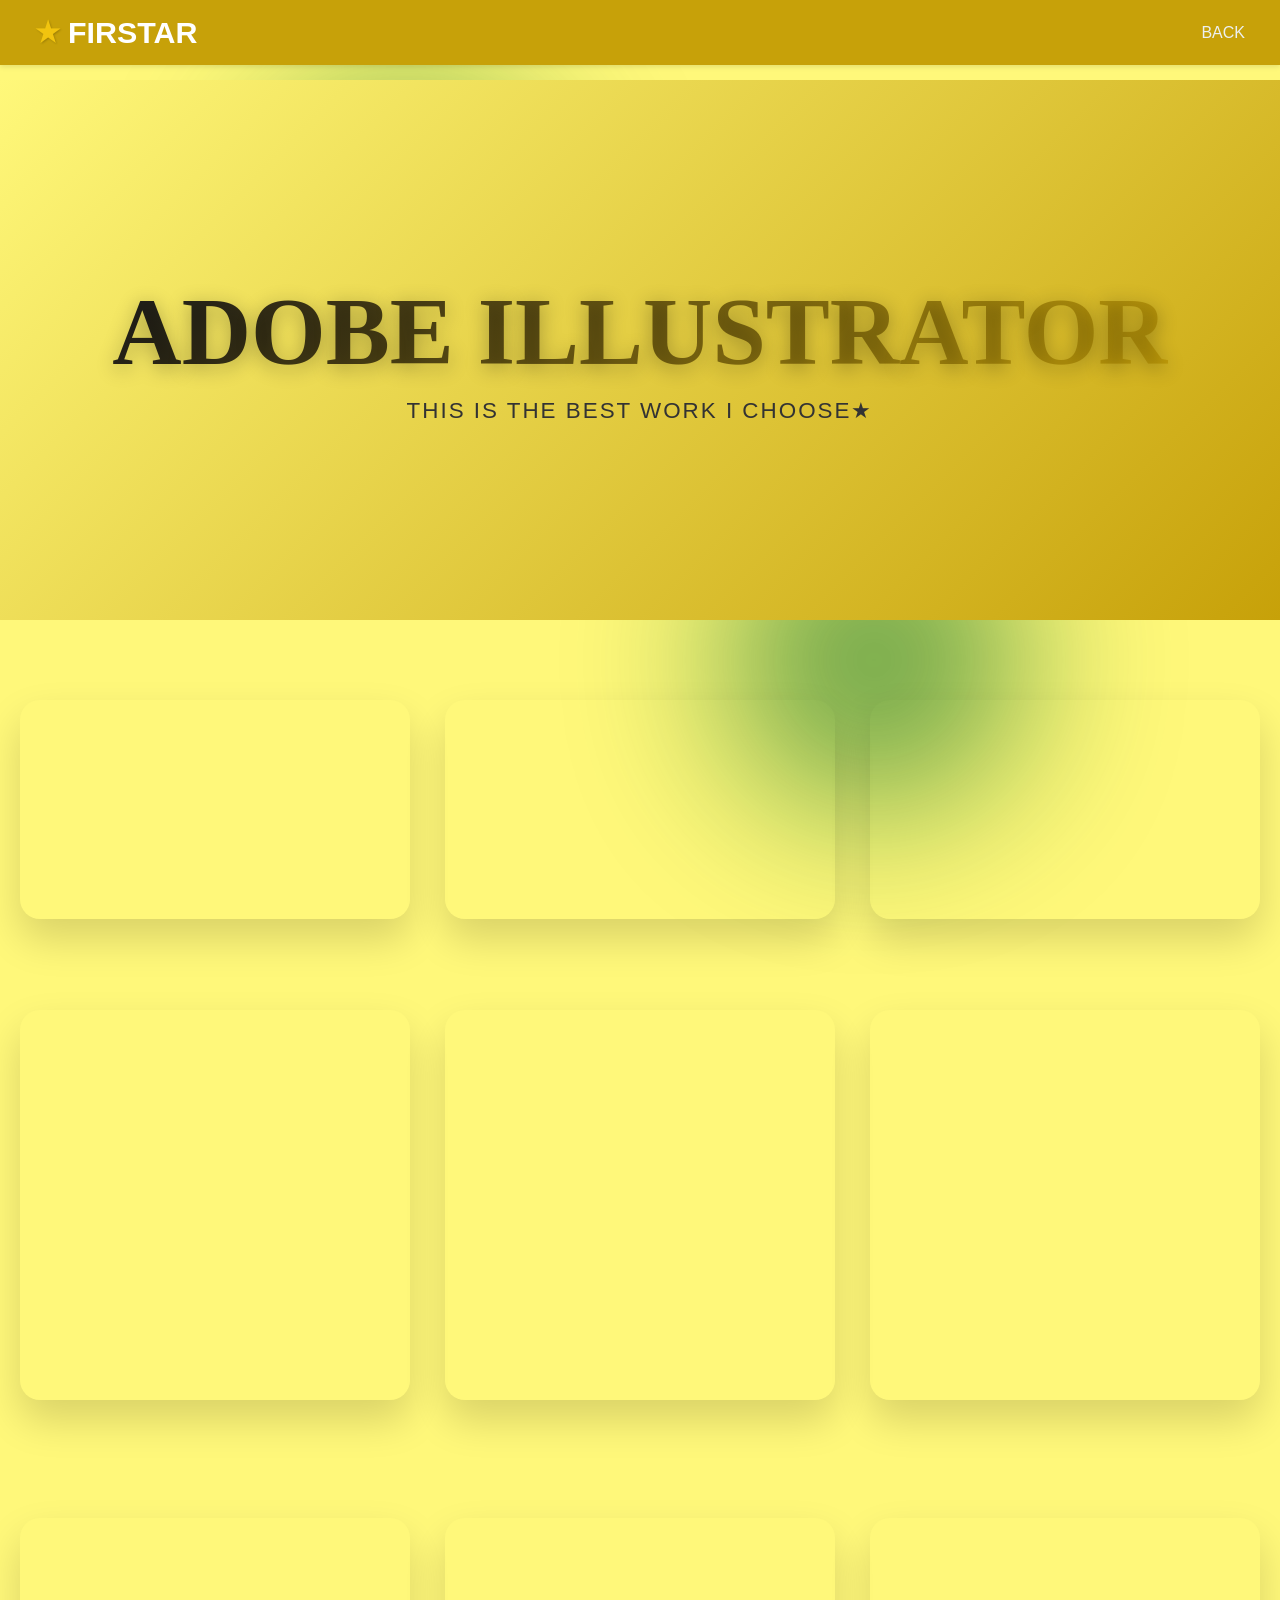
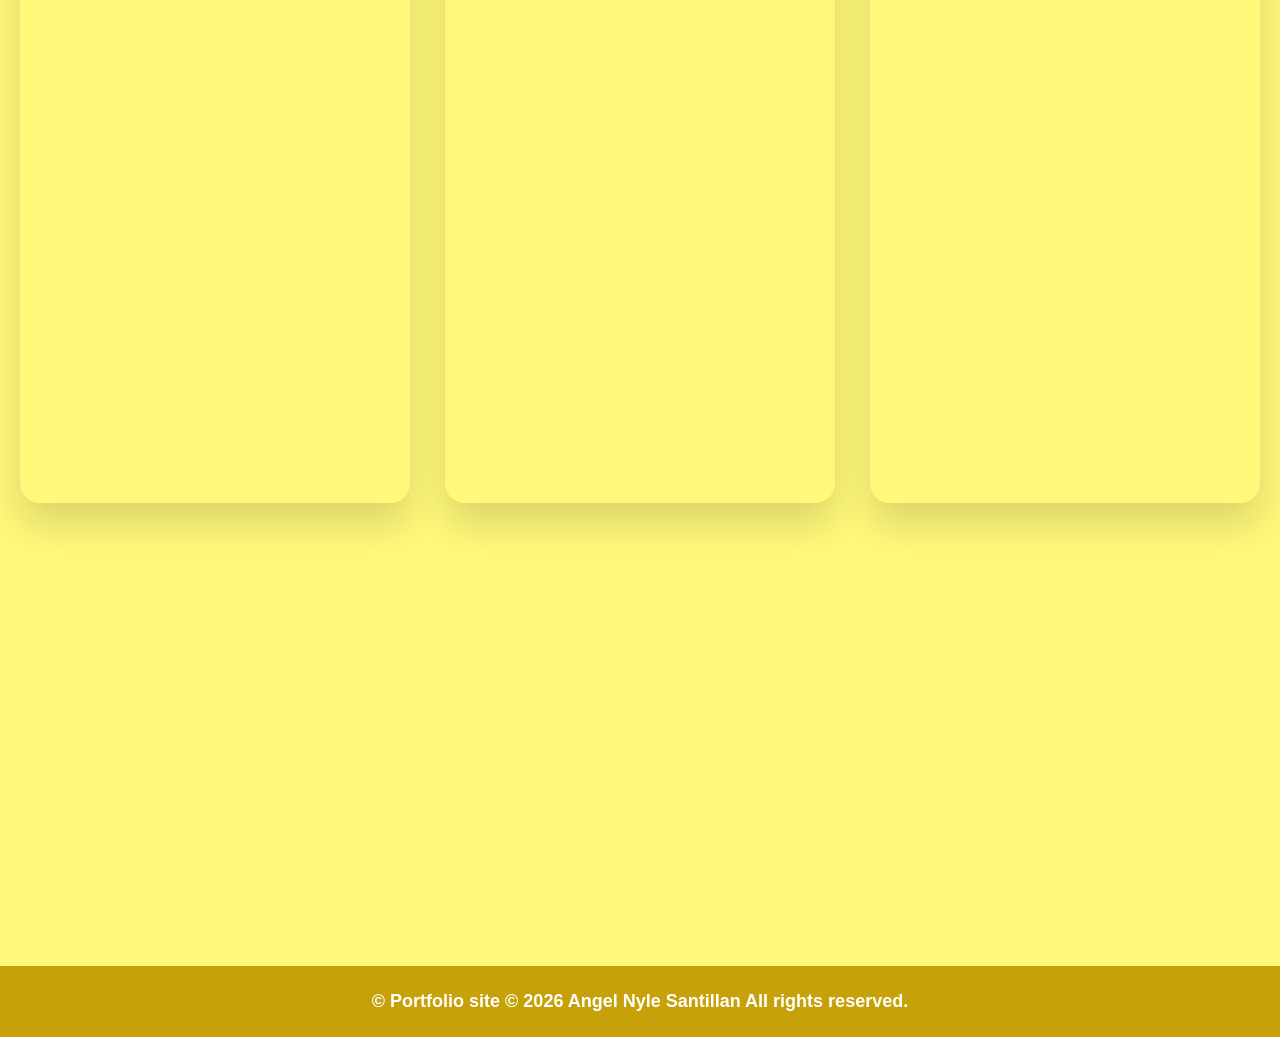
==== digitra.html @ 47a20b9d "Add files via upload" ====
<!DOCTYPE html>
<html lang="en">
<head> 
    <meta charset="UTF-8">
    <meta name="viewport" content="width=device-width, initial-scale=1.0">
    <title>DIGITRA</title>
    <link rel="stylesheet" href="style.css">
</head>
<body>
    <nav class="navbar">
        <a href="index.html" class="navbar-logo">
            <span class="star-icon">★</span>
            FIRSTAR
        </a>
        <ul class="nav-links">
            <li><a href="index.html">BACK</a></li>
        </ul>
    </nav>

    <div class="hero">
        <div class="hero-content">
            <h1 class="hero-title">ADOBE ILLUSTRATOR</h1>
            <p class="hero-subtitle">THIS IS THE BEST WORK I CHOOSE★</p>
        </div>
    </div>

    <!-- Background Blobs -->
    <div class="blob blob-1"></div>
    <div class="blob blob-2"></div>

    <!-- PHOTOGRAPHY GALLERY - NO CARDS -->
    <section class="photo-gallery">
        <!-- Landscape Photos -->
        <div class="photo-item landscape" style="background-image: url(image/3v/logo.jpg);">
            <div class="photo-overlay">
                <h3>LOGO</h3>
                <span class="photo-category"></span>
            </div>
        </div>

        <div class="photo-item landscape" style="background-image: url(image/3v/Snack.png);">
            <div class="photo-overlay">
                <h3>SNACK</h3>
                <span class="photo-category"></span>
            </div>
        </div>

        <div class="photo-item landscape" style="background-image: url(image/3v/Snack.png);">
            <div class="photo-overlay">
                <h3>SNACK</h3>
                <span class="photo-category"></span>
            </div>
        </div>

    
        <div class="photo-item square" style="background-image: url(image/3v/s4.jpg);">
            <div class="photo-overlay">
                <h3>COKE</h3>
                <span class="photo-category">Studio</span>
            </div>
        </div>

        <div class="photo-item square" style="background-image: url(image/3v/Cat-can.jpg);">
            <div class="photo-overlay">
                <h3>CAT</h3>
                <span class="photo-category"></span>
            </div>
        </div>
        
    
        <div class="photo-item square" style="background-image: url(image/3v/color\ logo.jpg);">
            <div class="photo-overlay">
                <h3>COLOR LOGO</h3>
                <span class="photo-category"></span>
            </div>
        </div>

        <div class="photo-item portrait" style="background-image: url(image/3v/Self\ Potrait.png);">
            <div class="photo-overlay">
                <h3>SELF POTRAIT</h3>
                <span class="photo-category">Self Light</span>
            </div>
        </div>

        <div class="photo-item portrait" style="background-image: url(image/3v/IMAGE\ TRACE\ _\ A3\ -\ ANGEL.jpg);">
            <div class="photo-overlay">
                <h3>IMAGE TRACE</h3>
                <span class="photo-category">Film</span>
            </div>
        </div>

                <div class="photo-item portrait" style="background-image: url(image/3v/Self\ Potrait.png);">
            <div class="photo-overlay">
                <h3>SELF POTRAIT</h3>
                <span class="photo-category">Film</span>
            </div>
        </div>

    </section>

    <!-- Footer -->
    <footer class="footer">
        <div class="footer-container">
            <div class="footer-bottom">
                <p>© Portfolio site © 2026 Angel Nyle Santillan All rights reserved.</p>
            </div>
        </div>
    </footer>
</body>
</html>
---- style.css ----
/* =======================================================
   BASIC RESET & GLOBAL STYLES
   ======================================================= */
* {
    margin: 0;
    padding: 0;
    box-sizing: border-box;
}

body {
    font-family: 'Segoe UI', Tahoma, Geneva, Verdana, sans-serif;
    background-color: #fff87a;
    padding-top: 80px;
    min-height: 100vh;
    position: relative;
}

/* =======================================================
   NAVBAR - FIXED TOP
   ======================================================= */
.navbar {
    position: fixed;
    top: 0;
    left: 0;
    right: 0;
    display: flex;
    justify-content: space-between;
    align-items: center;
    background-color: #c7a109;
    color: white;
    padding: 15px 35px;
    z-index: 1000;
    box-shadow: 0 2px 5px rgba(0,0,0,0.1);
}

.navbar-logo {
    display: flex;
    align-items: center;
    font-size: 1.9rem;
    font-weight: bold;
    text-decoration: none;
    color: rgb(255, 255, 255);
}

.navbar-logo .star-icon {
    font-size: 28px;
    color: #f1c40f;
    text-shadow: 1px 1px 2px rgba(0,0,0,0.2);
    transition: transform 0.3s ease;
    margin-right: 8px;
}

.navbar-logo:hover .star-icon {
    transform: rotate(360deg);
}

.nav-links {
    list-style: none;
    display: flex;
    align-items: center;
}

.nav-links li {
    margin-left: 28px;
}

.nav-links a {
    text-decoration: none;
    color: #ecf0f1;
    font-size: 1rem;
    font-weight: 500;
    transition: color 0.3s ease;
}

.nav-links a:hover {
    color: #ffe02e;
}

/* =======================================================
   BACKGROUND BLOBS - HOME PAGE ATMOSPHERE
   ======================================================= */
.blob {
    position: fixed;
    border-radius: 50%;
    filter: blur(80px);
    z-index: -1;
    opacity: 0.6;
}

.blob-1 {
    top: 10%;
    left: 20%;
    width: 300px;
    height: 300px;
    background: #0b701c;
}

.blob-2 {
    bottom: 10%;
    right: 20%;
    width: 300px;
    height: 300px;
    background: #0c6e2a;
}


/* =======================================================
   LOADING OVERLAY - GLOBAL (KEEP SAME)
   ======================================================= */
.loading-overlay {
    position: fixed !important;
    top: 0 !important;
    left: 0 !important;
    width: 100vw !important;
    height: 100vh !important;
    background: rgba(255,255,255,0.98) !important;
    backdrop-filter: blur(12px) !important;
    display: none !important;
    justify-content: center !important;
    align-items: center !important;
    z-index: 999999 !important;
}

.loading-overlay.active {
    display: flex !important;
}

.loading-content {
    text-align: center;
    background: rgb(253, 251, 121);
    padding: 3.5rem 3rem;
    border-radius: 24px;
    box-shadow: 
        0 25px 50px rgba(0,0,0,0.2),
        0 0 0 1px rgba(255,255,255,0.8);
    backdrop-filter: blur(20px);
    border: 1px solid rgba(255,255,255,0.3);
    position: relative;
    overflow: hidden;
}

.particle-container {
    position: relative;
    width: 140px;
    height: 140px;
    margin: 0 auto 2rem;
    border-radius: 50%;
    background: linear-gradient(135deg, 
        rgba(102,126,234,0.1) 0%, 
        rgba(118,75,162,0.1) 50%,
        rgba(255,107,107,0.1) 100%);
    box-shadow: inset 0 0 30px rgba(0,123,255,0.1);
}

.particle {
    position: absolute;
    width: 8px;
    height: 8px;
    border-radius: 50%;
    animation: particleFloat 4s infinite ease-in-out;
    box-shadow: 0 4px 16px rgba(0,0,0,0.3);
}

.p1 { background: linear-gradient(135deg, #667eea, #764ba2); left: 10%; top: 20%; animation-delay: 0s; }
.p2 { background: linear-gradient(135deg, #ff6b6b, #ee5a24); left: 30%; top: 10%; animation-delay: 0.2s; }
.p3 { background: linear-gradient(135deg, #feca57, #ff9ff3); left: 60%; top: 15%; animation-delay: 0.4s; }
.p4 { background: linear-gradient(135deg, #48dbfb, #0abde3); left: 80%; top: 40%; animation-delay: 0.6s; }
.p5 { background: linear-gradient(135deg, #10ac84, #1dd1a1); left: 20%; top: 60%; animation-delay: 0.8s; }
.p6 { background: linear-gradient(135deg, #ff9ff3, #feca57); left: 50%; top: 70%; animation-delay: 1s; }
.p7 { background: linear-gradient(135deg, #ee5a24, #ff6b6b); left: 70%; top: 80%; animation-delay: 1.2s; }
.p8 { background: linear-gradient(135deg, #0abde3, #48dbfb); left: 15%; top: 50%; animation-delay: 1.4s; }
.p9 { background: linear-gradient(135deg, #1dd1a1, #10ac84); left: 40%; top: 30%; animation-delay: 1.6s; }

@keyframes particleFloat {
    0%, 100% { 
        transform: translate(0, 0) scale(1) rotate(0deg); 
        opacity: 0.8;
    }
    25% { 
        transform: translate(15px, -15px) scale(1.3) rotate(90deg); 
        opacity: 1;
    }
    50% { 
        transform: translate(-10px, 10px) scale(0.8) rotate(180deg); 
        opacity: 0.6;
    }
    75% { 
        transform: translate(10px, -5px) scale(1.2) rotate(270deg); 
        opacity: 0.9;
    }
}

.loading-overlay p {
    font-size: 1.3rem;
    color: #555;
    font-weight: 600;
    margin: 0;
    letter-spacing: 0.5px;
}




/* =======================================================
   HOME PAGE - ENVELOPE INTERACTION
   ======================================================= */

   .envelope {
    width: 660px;
    height: 480px;
    background: #ecf0f1;
    border-radius: 25px;
    position: relative;
    cursor: pointer;
    overflow: hidden;
    transition: all 0.7s ease;
    box-shadow: 0 15px 35px rgba(0,0,0,0.2);
    
    /* CENTERING */
    position: absolute;
    top: 40%;
    left: 50%;
    transform: translate(-50%, -50%);
}
.envelope-container {
    display: flex;
    justify-content: center;
    align-items: center;
    min-height: 100vh; 
    padding: 20px;
}

.envelope::after {
    content: '📬';
    position: absolute;
    top: 20px;
    left: 50%;
    transform: translateX(-50%);
    font-size: 32px;
    z-index: 3;
    transition: opacity 0.4s;
    background-color: antiquewhite;
    padding: 10px;
    border-radius: 50%;
}

.content {
    position: absolute;
    top: 80px;
    left: 20px;
    right: 20px;
    bottom: 20px;
    background: white;
    border-radius: 15px;
    opacity: 0;
    transform: scale(0.7);
    transition: all 0.5s 0.3s;
    padding: 25px;
    box-sizing: border-box;
}

.content h2 {
    color: #2c3e50;
    margin-bottom: 10px;
    font-size: 24px;
}

.content p {
    color: #7f8c8d;
    line-height: 1.6;
    font-size: 16px;
    margin: 0;
}

.envelope.open::before {
    transform: scaleX(0);
}

.envelope.open::after {
    opacity: 0;
}

.envelope.open .content {
    opacity: 1;
    transform: scale(1);
}

.envelope:hover:not(.open) {
    transform: translate(-50%, -50%) scale(1.05);
}


.content {
    display: flex;
    flex-direction: column;
    justify-content: center;
    align-items: center;
    text-align: center;
}

.star-sticker {
    font-size: 28px;
    background: linear-gradient(45deg, #ffd700, #ffed4e);
    padding: 12px;
    border-radius: 50%;
    box-shadow: 0 6px 20px rgba(255,215,0,0.5);
    margin-bottom: 10px;
    animation: sparkle 2s infinite;
}

@keyframes sparkle {
    0%, 100% { transform: scale(1); }
    50% { transform: scale(1.1); }
}

.enjoy-text {
    font-size: 14px;
    opacity: 0.8;
    margin-top: 10px;
}


/* =======================================================
   HOME PAGE - PORTFOLIO CONTAINER & SIDEBAR
   ======================================================= */
.tarot-spread {
    max-width: 1600px;
    margin: 0 auto;
    padding: 80px 40px;
    min-height: calc(100vh - 100px);
    position: relative;
    perspective: 1200px;
}

/* TAROT POSITIONS - 3 TOP / 3 BOTTOM */
.tarot-position {
    position: absolute;
}

.center-card {
    top: 29%;
    left: 50%;
    transform: translate(-50%, -50%);
    z-index: 15;
    width: 320px;
    height: 420px;

}

/* TOP ROW - UNCHANGED */
.top-left-1 {
    top: 12%;
    left: 15%;
    transform: rotate(-20deg) translateX(-120px) translateY(-80px);
    z-index: 8;
    
}

.top-center {
    top: 80%;
    left: 50%;
    transform: translateX(-50%) rotate(0deg) translateY(-120px);
    z-index: 10;
}

.top-right-1 {
    top: 12%;
    right: 15%;
    transform: rotate(20deg) translateX(120px) translateY(-80px);
    z-index: 8;
}

/* BOTTOM ROW - MOVED DOWN MORE */
.bottom-left-1 {
    bottom: -5%;  
    left: 12%;
    transform: rotate(-12deg) translateX(-100px) translateY(120px);
    z-index: 8;
}

.bottom-center {
    bottom: -50%;
    left: 50%;
    transform: translateX(-50%) rotate(0deg) translateY(150px);
    z-index: 10;
}

.bottom-right-1 {
    bottom: -5%;
    right: 9%;
    transform: rotate(12deg) translateX(100px) translateY(120px);
    z-index: 8;
    width: 320px;
    height: 420px;
}

.tarot-symbol {
    top: 15px;
    right: 5%;
    left: 25px;
}

/* ALL TAROT CARDS */
.tarot-card {
    width: 260px;
    height: 360px;
    background: linear-gradient(145deg, 
        rgba(255, 255, 255, 0.20), 
        rgba(255, 255, 255, 0.10));
    border-radius: 28px;
    border: 2px solid rgba(255, 255, 255, 0.45);
    backdrop-filter: blur(30px);
    box-shadow: 
        0 40px 80px rgba(0, 0, 0, 0.45),
        inset 0 1px 0 rgba(255, 255, 255, 0.4);
    position: relative;
    overflow: hidden;
    cursor: pointer;
    transform-style: preserve-3d;
}

.center-card .tarot-card {
    width: 340px;
    height: 440px;
}

.tarot-card:hover {
    box-shadow: 
        0 60px 120px rgba(0, 0, 0, 0.65),
        0 0 60px rgba(255, 215, 0, 0.4) !important;
    z-index: 25 !important;
}

/* GLOW EFFECT */
.card-glow {
    position: absolute;
    top: -4px;
    left: -4px;
    right: -4px;
    bottom: -4px;
    background: conic-gradient(
        from 0deg,
        rgba(255, 255, 255, 0.2),
        rgba(255, 215, 0, 0.3),
        rgba(255, 255, 255, 0.2),
        transparent
    );
    border-radius: 32px;
    opacity: 0;
    z-index: -1;
}

.tarot-card:hover .card-glow {
    opacity: 1;
    box-shadow: 0 0 60px rgba(255, 215, 0, 0.5);
}

/* SYMBOLS */
.tarot-symbol {
    position: absolute;
    top: 25px;
    right: 28px;
    font-size: 2.8rem;
    color: rgba(255, 215, 0, 0.95);
    text-shadow: 0 0 20px rgba(255, 215, 0, 0.5);
    z-index: 3;
    animation: glow 2s ease-in-out infinite alternate;
}

@keyframes glow {
    from { text-shadow: 0 0 20px rgba(255, 215, 0, 0.5); }
    to { text-shadow: 0 0 30px rgba(255, 215, 0, 0.8); }
}

/* PROFILE CENTER CARD */
.profile-tarot {
    padding: 45px 35px;
    text-align: center;
}

.profile-image-container {
    width: 160px;
    height: 160px;
    border-radius: 50%;
    overflow: hidden;
    border: 5px solid rgba(255, 255, 255, 0.7);
    box-shadow: 
        0 25px 50px rgba(0, 0, 0, 0.5),
        inset 0 0 20px rgba(255, 255, 255, 0.2);
    margin: 0 auto 30px;
}

.center-card .profile-image-container {
    width: 180px;
    height: 180px;
}

.profile-image-container img {
    width: 100%;
    height: 100%;
    object-fit: cover;
}

.profile-text h2 {
    font-family: 'Cinzel', serif;
    font-size: 1.65rem;
    background: linear-gradient(135deg, #07206f, rgba(8, 11, 72, 0.9));
    -webkit-background-clip: text;
    -webkit-text-fill-color: transparent;
    margin: 0 0 10px 0;
    letter-spacing: 2px;
    font-weight: 800;
    text-shadow: 0 2px 10px rgba(0,0,0,0.3);
}

.profile-text h3 {
    color: rgba(14, 32, 90, 0.95);
    font-size: 1.15rem;
    margin: 0 0 25px 0;
    font-weight: 500;
    letter-spacing: 1.2px;
}

.status-badge {
    background: linear-gradient(135deg, #FFD700, #FFA500);
    color: #1a1a1a;
    padding: 12px 28px;
    border-radius: 30px;
    font-weight: 800;
    font-size: 1rem;
    box-shadow: 
        0 15px 40px rgba(255, 215, 0, 0.6),
        inset 0 1px 0 rgba(255, 255, 255, 0.3);
    display: inline-block;
    letter-spacing: 1px;
}

/* all card */ 
.tarot-card h4 {
    font-family: 'Cinzel', serif;
    font-size: 1.2rem;
    color: rgb(15, 35, 93);
    margin: 35px 0 25px 0;
    letter-spacing: 1.9px;
    font-center:
    font-weight: 700;
    text-align: center;
    text-shadow: 0 2px 10px rgba(0,0,0,0.3);
}

.tarot-content {
    padding: 0 28px 30px;
    height: 200px;
    display: flex;
    flex-direction: column;
    justify-content: center;
}

/* COMPACT CONTENT */
.job-compact, .edu-compact {
    display: flex;
    justify-content: space-between;
    align-items: center;
    margin-bottom: 20px;
    padding: 15px 12px;
    background: rgba(255,255,255,0.1);
    border-radius: 16px;
    border: 1px solid rgba(255,255,255,0.2);
}

.job-role, .edu-title {
    font-weight: 700;
    color: #0c1a62;
    font-size: 1rem;
}

.job-date, .edu-date {
    color: #FFD700;
    font-weight: 700;
    font-size: 0.95rem;
}


/* SKILLS */
.skills-compact {
    display: grid;
    grid-template-columns: 1fr 1fr;
    gap: 25px;
    padding: 25px 20px;
}

.skills-compact span {
    background: rgba(255,255,255,0.25);
    padding: 8px 16px;
    border-radius: 20px;
    font-size: 0.9rem;
    border: 1px solid rgba(255,255,255,0.4);
    font-weight: 600;
    text-align: center;
}

.skills-compact span:hover {
    background: linear-gradient(135deg, #FFD700, #FFA500);
    color: #1a1a1a;
}

/* CONTACT */
.contact-compact {
    padding: 25px 28px;
    display: flex;
    flex-direction: column;
}


.contact-compact a {
    color: #0c1a62;
    text-decoration: none;
    padding: 13px 20px;
    border-radius: 22px;
    background: rgba(255,255,255,0.2);
    border: 1px solid rgba(255,255,255,0.4);
    font-weight: 559;
    text-align: center;
    letter-spacing: 0.5px;
}

.contact-compact a:hover {
    background: rgba(255,255,255,0.4);
    box-shadow: 0 15px 35px rgba(0,0,0,0.3);
}


/* =======================================================
   EXPLORE PAGE - 8 CARDS GRID
   ======================================================= */
.section-container {
    width: 100%;
    max-width: 2400px;
    margin: 0 auto;
    display: grid;
    grid-template-columns: repeat(auto-fit, minmax(360px, 1fr));
    gap: 25px;
    padding: 50px 20px;
    perspective: 1000px;
}

.card-wrapper:nth-child(1) { transform: rotate(2deg); }
.card-wrapper:nth-child(2) { transform: rotate(-1deg); }
.card-wrapper:nth-child(3) { transform: rotate(1deg); }
.card-wrapper:nth-child(4) { transform: rotate(-2deg); }
.card-wrapper:nth-child(5) { transform: rotate(3deg); }
.card-wrapper:nth-child(6) { transform: rotate(-3deg); }

.card {
    width: 100%;
    height: 100%;
    background: rgba(255, 255, 255, 0.05);
    border-radius: 20px;
    border: 1px solid rgba(255, 255, 255, 0.1);
    backdrop-filter: blur(10px);
    box-shadow: 0 25px 45px rgba(0, 0, 0, 0.2);
    display: flex;
    flex-direction: column;
    justify-content: center;
    align-items: center;
    color: white;
    transition: transform 0.3s ease, box-shadow 0.3s ease;
    transform-style: preserve-3d;
    position: relative;
    overflow: hidden;
    cursor: pointer;
    padding: 20px;
}

.card:hover {
    box-shadow: 0 40px 80px rgba(0, 0, 0, 0.4);
    transform: translateY(-10px) rotateX(5deg) rotateY(5deg) scale(1.02);
}

.card-glow {
    position: absolute;
    top: -50px;
    left: -50px;
    width: 150px;
    height: 150px;
    background: linear-gradient(45deg, #ff9999, #ff8192, #66b3ff);
    border-radius: 50%;
    filter: blur(40px);
    z-index: -1;
    opacity: 0;
    transition: opacity 0.5s ease;
}

.card:hover .card-glow {
    opacity: 0.8;
}

.card-content {
    transform: translateZ(50px);
    text-align: center;
    padding: 15px 10px;
    z-index: 2;
    position: relative;
    width: 100%;
    height: auto;
    display: flex;
    flex-direction: column;
    justify-content: center;
    align-items: center;
    flex: 1;
}

.card-content img {
    width: 260px;        
    height: 400px;       
    max-width: 200%;     
    object-position: center;
    border-radius: 15px;
    margin-bottom: 15px;
    box-shadow: 0 8px 25px rgba(0, 0, 0, 0.3);
    display: block;
    flex-shrink: 0;
}

.card-content h2 {
    font-size: 1.8rem;
    margin-bottom: 10px;
    text-shadow: 0 5px 15px rgba(0, 0, 0, 0.4);
    font-weight: 700;
    flex-shrink: 0;
}

.card-content p {
    font-size: 0.95rem;
    color: #000000;
    margin-bottom: 15px;
    line-height: 1.5;
    flex-shrink: 0;
    padding: 0 5px;
}

.btn {
    padding: 10px 25px;
    background: linear-gradient(45deg, #fff, #f0f0f0);
    color: #333;
    border: none;
    border-radius: 25px;
    font-weight: bold;
    font-size: 0.95rem;
    cursor: pointer;
    transform: translateZ(30px);
    transition: all 0.3s ease;
    box-shadow: 0 5px 15px rgba(0, 0, 0, 0.2);
    flex-shrink: 0;
}

.btn:hover {
    background: linear-gradient(45deg, #1f56a8, #0f3460);
    color: white;
    box-shadow: 0 10px 25px rgba(31, 86, 168, 0.4);
    transform: translateZ(40px) translateY(-2px);
}

@keyframes float {
    0%, 100% { transform: translateY(0px) rotateX(0deg); }
    50% { transform: translateY(-15px) rotateX(2deg); }
}

.card-wrapper:nth-child(odd) {
    animation: float 6s ease-in-out infinite;
}

.card-wrapper:nth-child(even) {
    animation: float 6s ease-in-out infinite 3s;
}

/* =======================================================
   VMA
   ======================================================= */

/* Hero Section */
.hero {
    height: 60vh;
    background: linear-gradient(135deg, #fff87a 0%, #c7a109 100%);
    display: flex;
    align-items: center;
    justify-content: center;
    text-align: center;
    position: relative;
    overflow: hidden;
}

.hero-title {
    font-family: 'Playfair Display', serif;
    font-size: clamp(3rem, 8vw, 6rem);
    background: linear-gradient(135deg, #1a1a1a, #c7a109);
    -webkit-background-clip: text;
    -webkit-text-fill-color: transparent;
    margin: 0;
    text-shadow: 0 4px 20px rgba(0,0,0,0.3);
}

.hero-subtitle {
    font-family: 'Inter', sans-serif;
    font-size: 1.4rem;
    color: #333;
    margin-top: 10px;
    font-weight: 300;
    letter-spacing: 2px;
}

/* Photo Gallery */
.photo-gallery {
    max-width: 1600px;
    margin: 0 auto;
    padding: 100px 20px;
    display: grid;
    grid-template-columns: repeat(auto-fit, minmax(350px, 1fr));
    grid-auto-rows: 300px;
    gap: 25px;
}
/* =======================================================
   PHOTOGRAPHY GALLERY - NO CARDS
   ======================================================= */

/* Photo Gallery - FIXED SIZING & SPACING */
.photo-gallery {
    max-width: 1400px; /* Reduced from 1600px */
    margin: 0 auto;
    padding: 80px 20px; /* Reduced top padding */
    display: grid;
    grid-template-columns: repeat(auto-fit, minmax(320px, 1fr)); /* Smaller min width */
    grid-auto-rows: 280px; /* Slightly smaller rows */
    gap: 30px 35px; /* More horizontal spacing */
}

.photo-item {
    position: relative;
    border-radius: 20px;
    overflow: hidden;
    background-size: cover;
    background-position: center;
    background-repeat: no-repeat;
    cursor: pointer;
    transition: all 0.5s cubic-bezier(0.25, 0.46, 0.45, 0.94);
    box-shadow: 0 20px 40px rgba(0,0,0,0.15);
}

.photo-item:hover {
    transform: translateY(-15px) scale(1.02);
    box-shadow: 0 40px 80px rgba(0,0,0,0.3);
}

.photo-item.landscape { 
    grid-row: span 1; 
    aspect-ratio: 16/9; 
}

.photo-item.square { 
    grid-row: span 1; 
    aspect-ratio: 1/1; 
}

.photo-item.portrait { 
    grid-row: span 2; 
    aspect-ratio: 2/3; 
    margin-top: 12.4rem;
}

/* Overlay */
.photo-overlay {
    position: absolute;
    bottom: 0;
    left: 0;
    right: 0;
    background: linear-gradient(transparent, rgba(0,0,0,0.85));
    color: white;
    padding: 25px 20px 20px; /* Slightly smaller padding */
    transform: translateY(100%);
    transition: transform 0.4s ease;
}

.photo-item:hover .photo-overlay {
    transform: translateY(0);
}

.photo-overlay h3 {
    font-family: 'Playfair Display', serif;
    font-size: 1.5rem; /* Slightly smaller */
    margin: 0 0 5px 0;
    font-weight: 700;
    letter-spacing: 1px;
}

.photo-category {
    font-family: 'Inter', sans-serif;
    font-size: 0.85rem; /* Slightly smaller */
    opacity: 0.9;
    text-transform: uppercase;
    letter-spacing: 2px;
    font-weight: 300;
}

/* Responsive - IMPROVED */
@media (max-width: 1200px) {
    .photo-gallery {
        grid-template-columns: repeat(auto-fit, minmax(300px, 1fr));
        gap: 25px 30px;
    }
}

@media (max-width: 768px) {
    .photo-gallery {
        grid-template-columns: 1fr;
        grid-auto-rows: 300px;
        gap: 25px;
        padding: 50px 15px;
    }
    
    .photo-gallery .photo-item.portrait {
        grid-row: span 1;
        aspect-ratio: 3/4; /* Better mobile portrait */
    }
    
    .photo-gallery .photo-item.landscape {
        aspect-ratio: 4/3; /* Better mobile landscape */
    }
}

@media (max-width: 480px) {
    .photo-gallery {
        padding: 40px 10px;
        gap: 20px;
    }
}


/* =======================================================
   CONTACT
   ======================================================= */

.main-container {
    flex: 1;
    display: flex;
    justify-content: center;
    align-items: center;
    min-height: calc(100vh - 120px);
    padding: 20px;
    margin-top: 70px;
}

.contact-info {
    text-align: center;
    max-width: 400px;
    width: 100%;
}

.contact-info h3 {
    font-size: 1.8rem;
    margin-bottom: 25px;
    background:#050442;
    -webkit-background-clip: text;
    background-clip: text;
    -webkit-text-fill-color: transparent;
    color: transparent;
    font-style: italic;
    letter-spacing: 2px;
    text-shadow: 0 0 30px rgba(241, 196, 15, 0.5);
}


.tarot-card {
    width: 100%;
    max-width: 360px;
    margin: 0 auto;
    background: rgba(238, 240, 129, 0.1);
    border: 2px solid rgba(255, 255, 255, 0.3);
    border-radius: 22px;
    box-shadow: 
        0 20px 45px rgba(0, 0, 0, 0.4),
        inset 0 1px 0 rgba(255, 255, 255, 0.2),
        0 0 40px rgba(241, 196, 15, 0.15);
    padding: 30px 22px;
    position: relative;
    overflow: hidden;
    transition: all 0.5s ease;
}


.tarot-card:hover {
    transform: translateY(-10px) rotate(1deg);
    box-shadow: 
        0 30px 60px rgba(0, 0, 0, 0.5),
        inset 0 1px 0 rgba(255, 255, 255, 0.3),
        0 0 50px rgba(241, 196, 15, 0.25);
}


.contact-form {
    width: 100%;
    margin-bottom: 20px;
}

.form-group {
    position: relative;
    margin-bottom: 16px;
}

.form-group input,
.form-group textarea {
    width: 100%;
    padding: 12px 16px 12px 40px;
    background: rgba(255, 255, 255, 0.12);
    border: 1px solid rgba(255, 255, 255, 0.2);
    border-radius: 12px;
    font-size: 0.9rem;
    color: #2c1810;
    transition: all 0.3s ease;
    font-family: inherit;
    height: 44px;
    letter-spacing: 0.4px;
}

.form-group textarea {
    height: 90px;
    resize: none;
}

.form-group input::placeholder,
.form-group textarea::placeholder {
    color: #8b7355;
    font-style: italic;
}

.form-group input:focus,
.form-group textarea:focus {
    outline: none;
    border-color: #f3ebc9;
    background: rgba(255, 255, 255, 0.25);
    box-shadow: 0 0 18px rgba(241, 196, 15, 0.3);
    transform: translateY(-2px);
}

.input-icon {
    position: absolute;
    left: 14px;
    top: 50%;
    transform: translateY(-50%);
    font-size: 1.1rem;
    color: #050442;
    z-index: 2;
}

.textarea-icon {
    top: 14px;
}

.submit-btn {
    width: 100%;
    padding: 14px 20px;
    background: linear-gradient(135deg, #c7a109 0%, #f1c40f 50%, #d4af37 100%);
    color: #1a0f0a;
    border: 1px solid rgba(255, 255, 255, 0.3);
    border-radius: 14px;
    font-size: 0.95rem;
    font-weight: 600;
    cursor: pointer;
    position: relative;
    overflow: hidden;
    transition: all 0.3s ease;
    text-transform: uppercase;
    letter-spacing: 1.2px;
    box-shadow: 0 5px 20px rgba(199, 161, 9, 0.35);
    font-family: inherit;
}

.submit-btn:hover {
    transform: translateY(-3px);
    box-shadow: 0 10px 30px rgba(199, 161, 9, 0.45);
}

.submit-btn.loading span {
    opacity: 0.7;
}

.submit-btn.loading::after {
    content: '';
    position: absolute;
    width: 18px;
    height: 18px;
    top: 50%;
    left: 50%;
    margin-left: -9px;
    margin-top: -9px;
    border: 2px solid rgba(26, 15, 10, 0.3);
    border-top: 2px solid #1a0f0a;
    border-radius: 50%;
    animation: spin 1s linear infinite;
}

.form-message {
    padding: 10px 14px;
    border-radius: 10px;
    margin: 12px 0;
    text-align: center;
    font-size: 0.85rem;
    font-weight: 500;
    display: none;
    animation: slideIn 0.3s ease;
    font-style: italic;
}

.form-message.success {
    background: rgba(34, 139, 34, 0.2);
    color: #228B22;
    border: 1px solid rgba(34, 139, 34, 0.4);
}


.contact-details {
    font-size: 0.82rem;
    opacity: 0.95;
    padding: 16px 12px;
    background: rgba(0, 0, 0, 0.15);
    border-radius: 12px;
    border: 1px solid rgba(255, 255, 255, 0.15);
    font-style: italic;
    margin-top: 8px;
}

.contact-details p {
    margin-bottom: 6px;
    line-height: 1.4;
    color: #050442;
    text-align: left;
}

.contact-details p:last-child {
    margin-bottom: 0;
}

/* FOOTER - FLUSH BOTTOM NO SPACE */
.footer {
    margin-top: 45%;  /* Pushes to bottom */
}

.footer-bottom {
    background: #c7a109; padding: 25px 0;
    text-align: center; color: white;
    font-weight: bold; font-size: 18px;
}
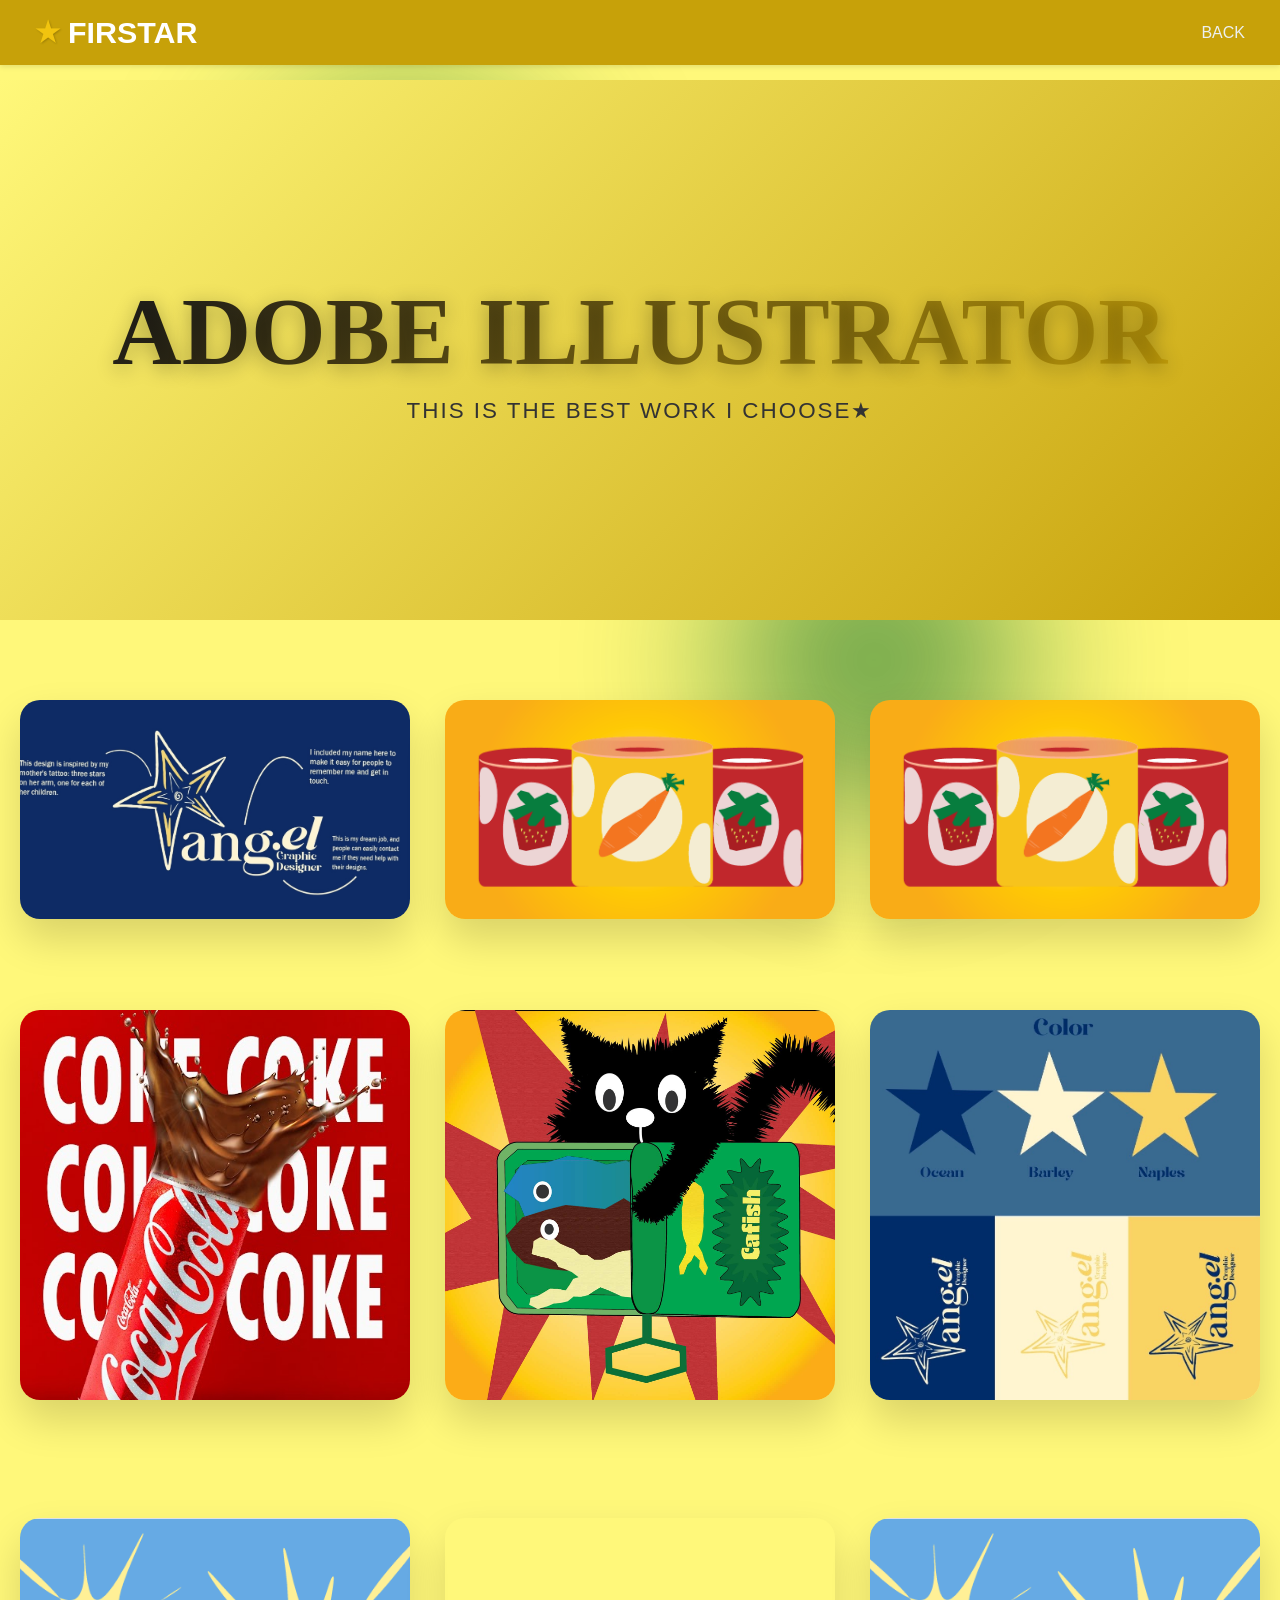
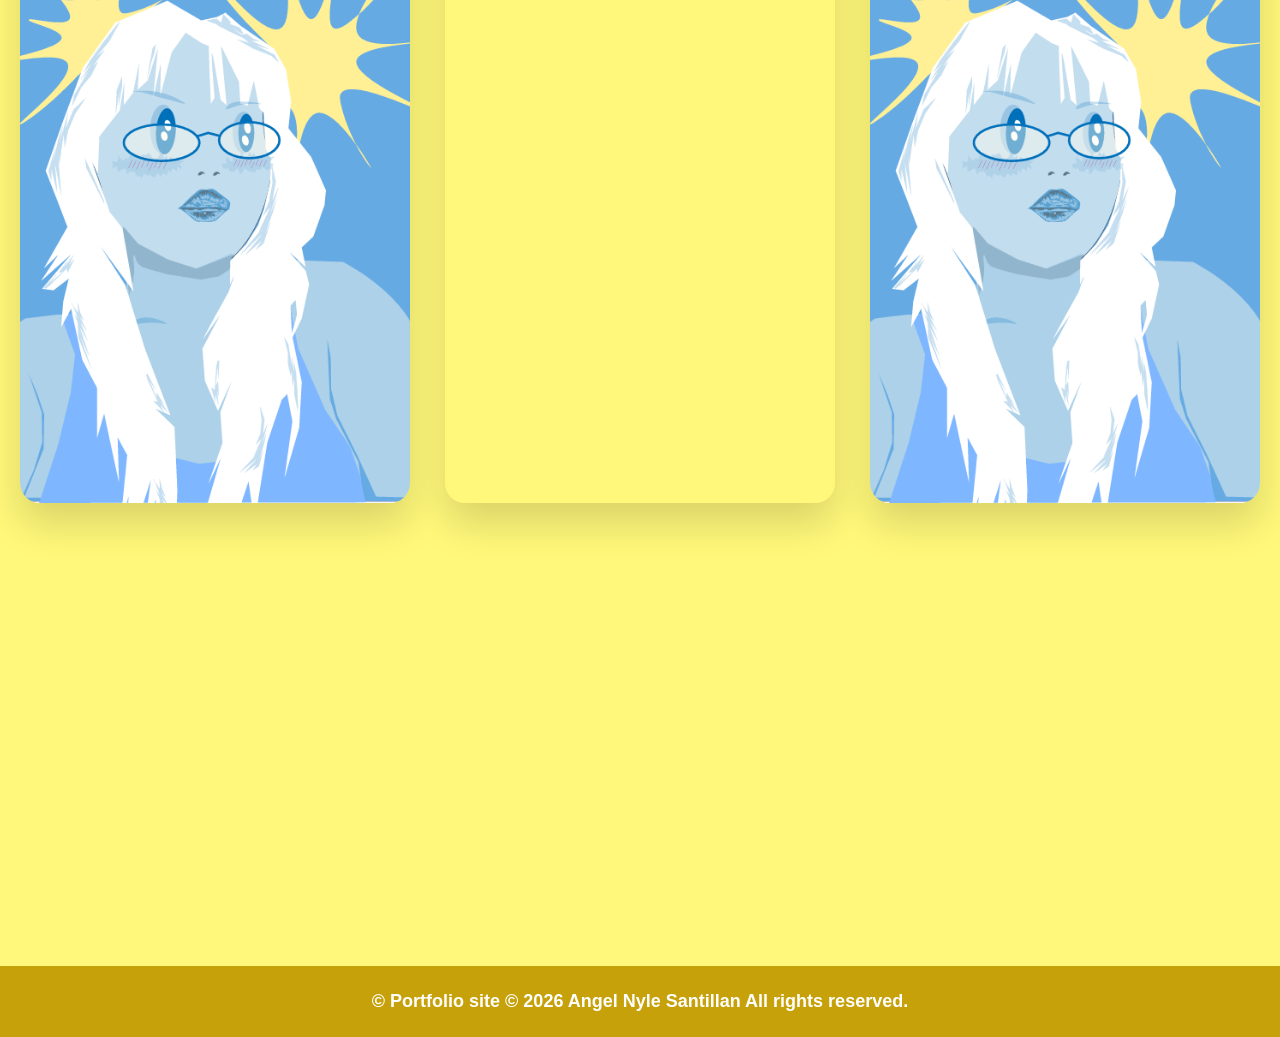
==== commit a4c2507b: "fixed" ====
--- a/digitra.html
+++ b/digitra.html
@@ -31,21 +31,21 @@
     <!-- PHOTOGRAPHY GALLERY - NO CARDS -->
     <section class="photo-gallery">
         <!-- Landscape Photos -->
-        <div class="photo-item landscape" style="background-image: url(image/3v/logo.jpg);">
+        <div class="photo-item landscape" style="background-image: url(image/combine/logo.jpg);">
             <div class="photo-overlay">
                 <h3>LOGO</h3>
                 <span class="photo-category"></span>
             </div>
         </div>
 
-        <div class="photo-item landscape" style="background-image: url(image/3v/Snack.png);">
+        <div class="photo-item landscape" style="background-image: url(image/combine/Snack.png);">
             <div class="photo-overlay">
                 <h3>SNACK</h3>
                 <span class="photo-category"></span>
             </div>
         </div>
 
-        <div class="photo-item landscape" style="background-image: url(image/3v/Snack.png);">
+        <div class="photo-item landscape" style="background-image: url(image/combine/Snack.png);">
             <div class="photo-overlay">
                 <h3>SNACK</h3>
                 <span class="photo-category"></span>
@@ -53,14 +53,14 @@
         </div>
 
     
-        <div class="photo-item square" style="background-image: url(image/3v/s4.jpg);">
+        <div class="photo-item square" style="background-image: url(image/combine/s4.jpg);">
             <div class="photo-overlay">
                 <h3>COKE</h3>
                 <span class="photo-category">Studio</span>
             </div>
         </div>
 
-        <div class="photo-item square" style="background-image: url(image/3v/Cat-can.jpg);">
+        <div class="photo-item square" style="background-image: url(image/combine/Cat-can.jpg);">
             <div class="photo-overlay">
                 <h3>CAT</h3>
                 <span class="photo-category"></span>
@@ -68,28 +68,28 @@
         </div>
         
     
-        <div class="photo-item square" style="background-image: url(image/3v/color\ logo.jpg);">
+        <div class="photo-item square" style="background-image: url(image/combine/color\ logo.jpg);">
             <div class="photo-overlay">
                 <h3>COLOR LOGO</h3>
                 <span class="photo-category"></span>
             </div>
         </div>
 
-        <div class="photo-item portrait" style="background-image: url(image/3v/Self\ Potrait.png);">
+        <div class="photo-item portrait" style="background-image: url(image/combine/Self\ Potrait.png);">
             <div class="photo-overlay">
                 <h3>SELF POTRAIT</h3>
                 <span class="photo-category">Self Light</span>
             </div>
         </div>
 
-        <div class="photo-item portrait" style="background-image: url(image/3v/IMAGE\ TRACE\ _\ A3\ -\ ANGEL.jpg);">
+        <div class="photo-item portrait" style="background-image: url(image/combine/IMAGE\ TRACE\ _\ A3\ -\ ANGEL.jpg);">
             <div class="photo-overlay">
                 <h3>IMAGE TRACE</h3>
                 <span class="photo-category">Film</span>
             </div>
         </div>
 
-                <div class="photo-item portrait" style="background-image: url(image/3v/Self\ Potrait.png);">
+                <div class="photo-item portrait" style="background-image: url(image/combine/Self\ Potrait.png);">
             <div class="photo-overlay">
                 <h3>SELF POTRAIT</h3>
                 <span class="photo-category">Film</span>
